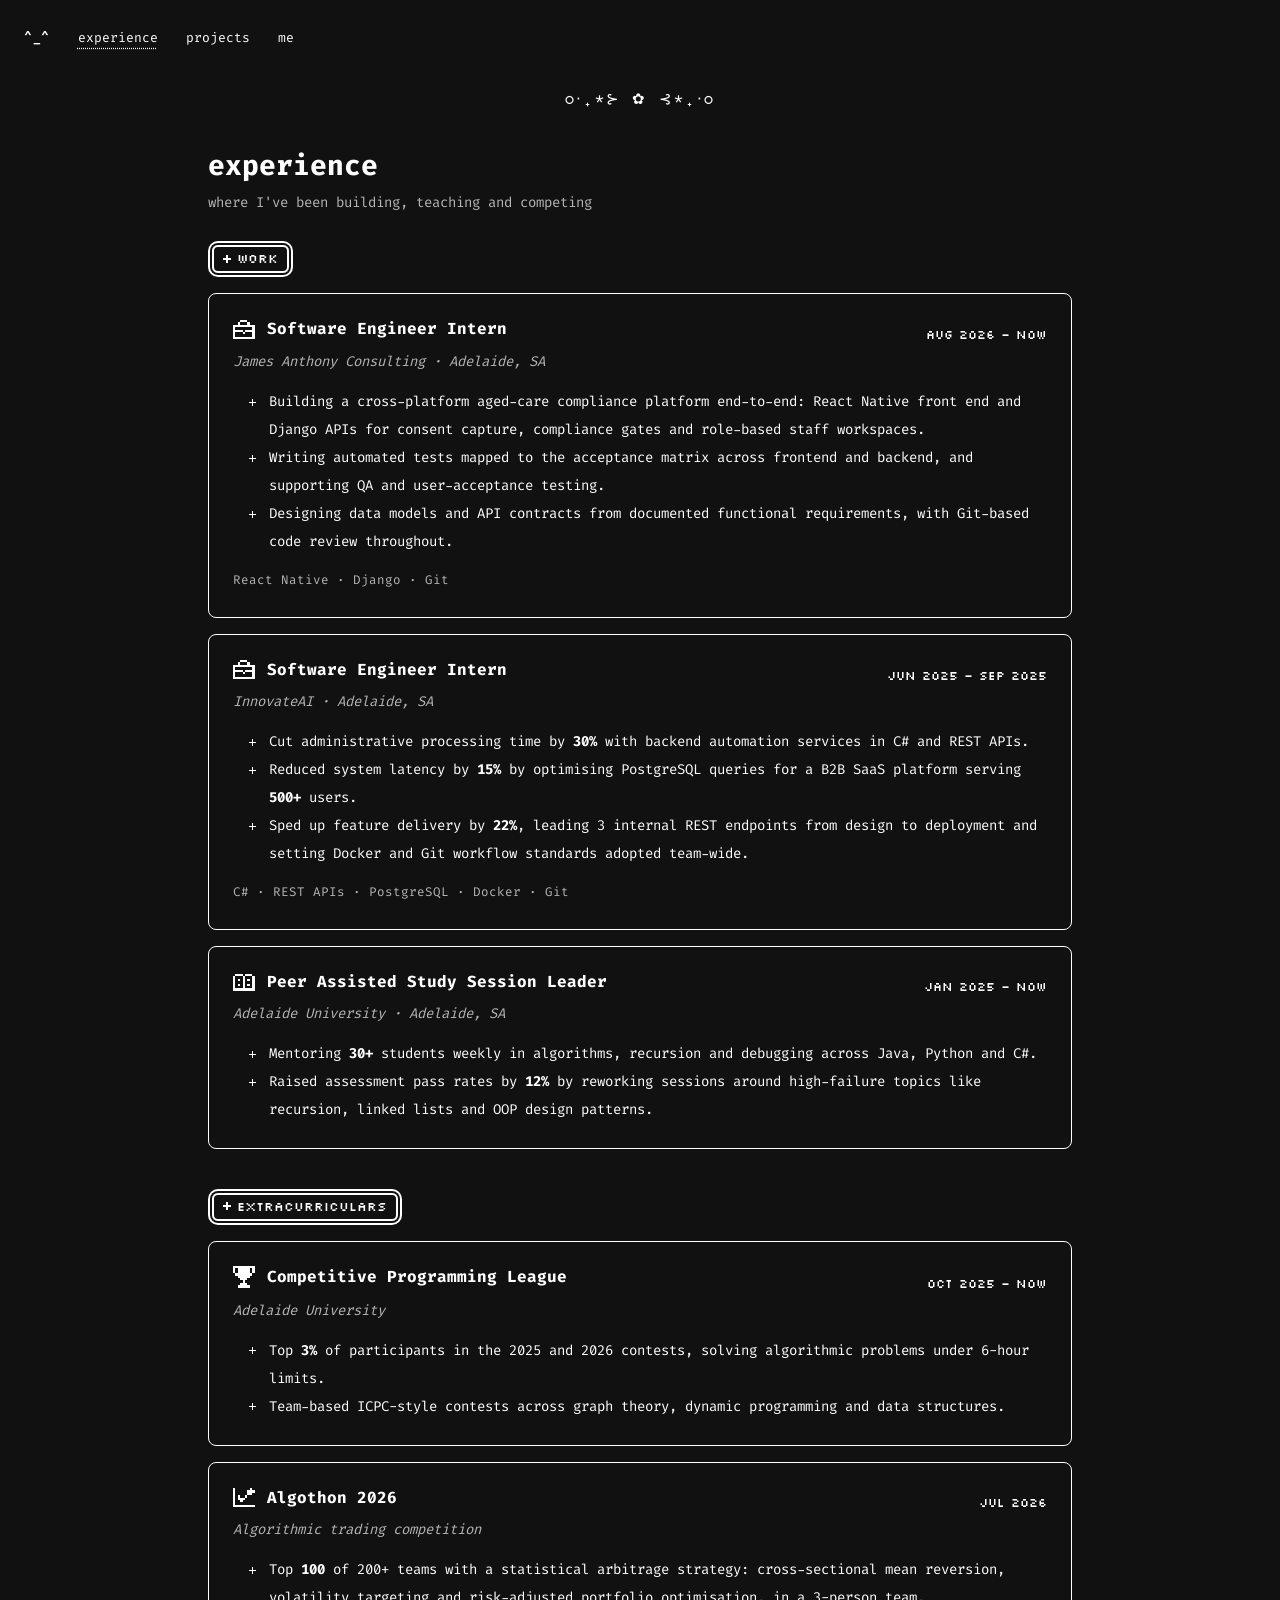
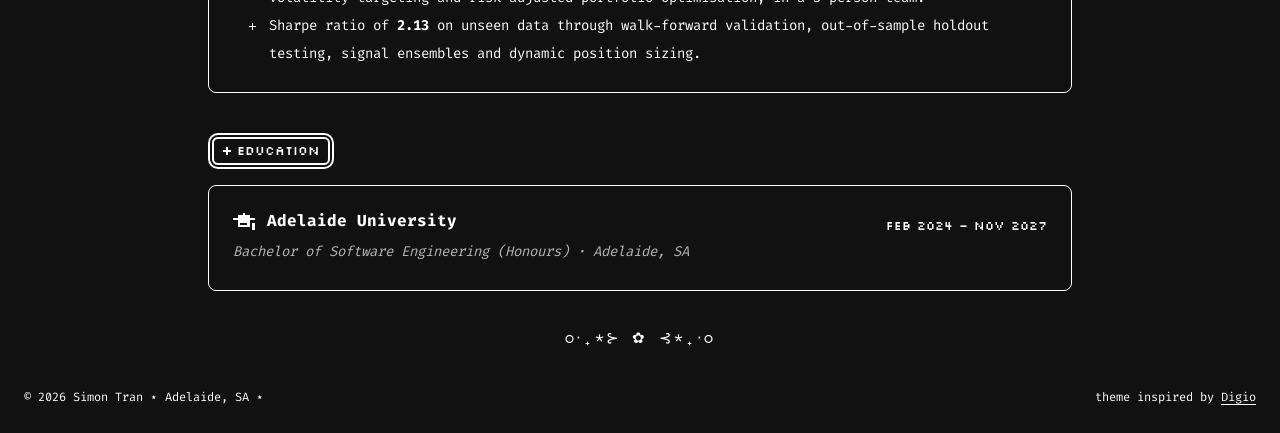
==== experience.html @ 80e5850c "feat: add experience page with work history and extracurriculars; update navigation links in index, " ====
<!DOCTYPE html>
<html lang="en">
<head>
    <meta charset="utf-8">
    <meta name="viewport" content="width=device-width, initial-scale=1.0">
    <title>experience ˚₊‧ Simon Tran</title>
    <meta name="description" content="Simon Tran's experience: software engineering internships, PASS leadership, competitive programming and education at Adelaide University.">
    <meta name="color-scheme" content="dark">
    <link href="img/favicon.svg" rel="icon" type="image/svg+xml">
    <link rel="preconnect" href="https://fonts.googleapis.com">
    <link rel="preconnect" href="https://fonts.gstatic.com" crossorigin>
    <link href="https://fonts.googleapis.com/css2?family=Fira+Code:wght@400;500;600;700&family=Silkscreen&display=swap" rel="stylesheet">
    <link href="css/style.css" rel="stylesheet">
</head>
<body>
    <a class="skip-link" href="#main">Skip to content</a>

    <header class="site-header">
        <nav aria-label="Primary">
            <ul>
                <li><a href="index.html" class="nav-home" aria-label="Home">^_^</a></li>
                <li><a href="experience.html" aria-current="page">experience</a></li>
                <li><a href="projects.html">projects</a></li>
                <li><a href="me.html">me</a></li>
            </ul>
        </nav>
    </header>

    <div class="divider" aria-hidden="true">○‧₊*⊱ ✿ ⊰*₊‧○</div>

    <main id="main" class="wrap">
        <h1 class="page-title">experience</h1>
        <p class="page-sub">where I've been building, teaching and competing</p>

        <!-- work -->
        <div class="section-head section-head--first">
            <span class="badge"><span class="px" data-px="sparkle" data-scale="1.6"></span>work</span>
        </div>

        <div class="timeline">
            <article class="card role">
                <header class="role__head">
                    <h2><span class="px" data-px="briefcase" data-scale="2.4"></span>Software Engineer Intern</h2>
                    <span class="role__date">Aug 2026 – now</span>
                </header>
                <p class="role__org">James Anthony Consulting · Adelaide, SA</p>
                <ul>
                    <li>Building a cross-platform aged-care compliance platform end-to-end: React Native front end and Django APIs for consent capture, compliance gates and role-based staff workspaces.</li>
                    <li>Writing automated tests mapped to the acceptance matrix across frontend and backend, and supporting QA and user-acceptance testing.</li>
                    <li>Designing data models and API contracts from documented functional requirements, with Git-based code review throughout.</li>
                </ul>
                <p class="meta">React Native · Django · Git</p>
            </article>

            <article class="card role">
                <header class="role__head">
                    <h2><span class="px" data-px="briefcase" data-scale="2.4"></span>Software Engineer Intern</h2>
                    <span class="role__date">Jun 2025 – Sep 2025</span>
                </header>
                <p class="role__org">InnovateAI · Adelaide, SA</p>
                <ul>
                    <li>Cut administrative processing time by <strong>30%</strong> with backend automation services in C# and REST APIs.</li>
                    <li>Reduced system latency by <strong>15%</strong> by optimising PostgreSQL queries for a B2B SaaS platform serving <strong>500+</strong> users.</li>
                    <li>Sped up feature delivery by <strong>22%</strong>, leading 3 internal REST endpoints from design to deployment and setting Docker and Git workflow standards adopted team-wide.</li>
                </ul>
                <p class="meta">C# · REST APIs · PostgreSQL · Docker · Git</p>
            </article>

            <article class="card role">
                <header class="role__head">
                    <h2><span class="px" data-px="book" data-scale="2.4"></span>Peer Assisted Study Session Leader</h2>
                    <span class="role__date">Jan 2025 – now</span>
                </header>
                <p class="role__org">Adelaide University · Adelaide, SA</p>
                <ul>
                    <li>Mentoring <strong>30+</strong> students weekly in algorithms, recursion and debugging across Java, Python and C#.</li>
                    <li>Raised assessment pass rates by <strong>12%</strong> by reworking sessions around high-failure topics like recursion, linked lists and OOP design patterns.</li>
                </ul>
            </article>
        </div>

        <!-- extracurriculars -->
        <div class="section-head">
            <span class="badge"><span class="px" data-px="sparkle" data-scale="1.6"></span>extracurriculars</span>
        </div>

        <div class="timeline">
            <article class="card role">
                <header class="role__head">
                    <h2><span class="px" data-px="trophy" data-scale="2.4"></span>Competitive Programming League</h2>
                    <span class="role__date">Oct 2025 – now</span>
                </header>
                <p class="role__org">Adelaide University</p>
                <ul>
                    <li>Top <strong>3%</strong> of participants in the 2025 and 2026 contests, solving algorithmic problems under 6-hour limits.</li>
                    <li>Team-based ICPC-style contests across graph theory, dynamic programming and data structures.</li>
                </ul>
            </article>

            <article class="card role">
                <header class="role__head">
                    <h2><span class="px" data-px="chart" data-scale="2.4"></span>Algothon 2026</h2>
                    <span class="role__date">Jul 2026</span>
                </header>
                <p class="role__org">Algorithmic trading competition</p>
                <ul>
                    <li>Top <strong>100</strong> of 200+ teams with a statistical arbitrage strategy: cross-sectional mean reversion, volatility targeting and risk-adjusted portfolio optimisation, in a 3-person team.</li>
                    <li>Sharpe ratio of <strong>2.13</strong> on unseen data through walk-forward validation, out-of-sample holdout testing, signal ensembles and dynamic position sizing.</li>
                </ul>
            </article>
        </div>

        <!-- education -->
        <div class="section-head">
            <span class="badge"><span class="px" data-px="sparkle" data-scale="1.6"></span>education</span>
        </div>

        <article class="card role">
            <header class="role__head">
                <h2><span class="px" data-px="cap" data-scale="2.4"></span>Adelaide University</h2>
                <span class="role__date">Feb 2024 – Nov 2027</span>
            </header>
            <p class="role__org">Bachelor of Software Engineering (Honours) · Adelaide, SA</p>
        </article>
    </main>

    <div class="divider" aria-hidden="true">○‧₊*⊱ ✿ ⊰*₊‧○</div>

    <footer class="site-footer">
        <span>© <span id="year">2026</span> Simon Tran ⋆ Adelaide, SA ⋆</span>
        <span>theme inspired by <a href="https://github.com/danapixels/digio-theme" target="_blank" rel="noopener">Digio</a></span>
    </footer>

    <script src="js/main.js"></script>
</body>
</html>
---- css/style.css ----
/* simontran.dev — retro pixel / ASCII theme, inspired by danapixels/digio-theme */

:root {
    --bg: #111111;
    --fg: #ffffff;
    --muted: #b5b5b5;
    --line: #ffffff;
    --dim-line: #333333;
    --accent: #f9a8d4;
    --pixel: "Silkscreen", "Fira Code", monospace;
    --sparkle: url("data:image/svg+xml,%3Csvg xmlns='http://www.w3.org/2000/svg' viewBox='0 0 5 5' shape-rendering='crispEdges'%3E%3Cpath fill='white' d='M2 0h1v5H2zM0 2h5v1H0z'/%3E%3C/svg%3E");
    --sparkle-pink: url("data:image/svg+xml,%3Csvg xmlns='http://www.w3.org/2000/svg' viewBox='0 0 5 5' shape-rendering='crispEdges'%3E%3Cpath fill='%23f9a8d4' d='M2 0h1v5H2zM0 2h5v1H0z'/%3E%3C/svg%3E");
    color-scheme: dark;
}

*, *::before, *::after { box-sizing: border-box; }

html { background: var(--bg); }

body {
    margin: 0;
    background: var(--bg);
    color: var(--fg);
    font-family: "Fira Code", ui-monospace, monospace;
    font-size: 14px;
    line-height: 2;
    -webkit-font-smoothing: antialiased;
}

::selection { background: var(--accent); color: #111; }

a { color: var(--fg); text-decoration: none; transition: color .2s ease, border-color .15s ease; }
a:hover { color: var(--accent); }
p a, li a { text-decoration: underline; text-underline-offset: 3px; }
a:focus-visible, button:focus-visible { outline: 2px solid var(--accent); outline-offset: 3px; border-radius: 4px; }

p { margin: 0 0 1rem; }
p:last-child { margin-bottom: 0; }
strong { font-weight: 700; }
h1, h2, h3 { margin: 0; line-height: 1.4; }

.skip-link { position: absolute; left: -999px; top: 8px; background: var(--fg); color: #111; padding: 4px 10px; z-index: 10; }
.skip-link:focus { left: 8px; }
.visually-hidden { position: absolute !important; width: 1px; height: 1px; overflow: hidden; clip: rect(0 0 0 0); white-space: nowrap; }

/* ---------- pixel helpers ---------- */
.px { display: inline-block; line-height: 0; vertical-align: middle; }
.px svg { display: block; shape-rendering: crispEdges; }
.pixel-title {
    font-family: var(--pixel);
    font-size: 16px;
    line-height: 1.2;
    letter-spacing: .02em;
    text-transform: lowercase;
}

/* ---------- header ---------- */
.site-header { padding: 1.5rem; }
.site-header nav ul { display: flex; flex-wrap: wrap; align-items: center; gap: .25rem 1.75rem; list-style: none; margin: 0; padding: 0; }
.site-header nav li { padding: 0; }
.site-header nav li::before { display: none; }
.site-header nav a { font-size: 13px; text-decoration: none; }
.site-header nav a[aria-current="page"] { text-decoration: underline; text-underline-offset: 6px; text-decoration-style: dotted; }
.nav-home { font-weight: 600; letter-spacing: .05em; }

/* ---------- ascii divider ---------- */
.divider {
    text-align: center;
    font-size: 15px;
    letter-spacing: .15em;
    user-select: none;
    margin: .5rem 0;
    white-space: nowrap;
}

/* ---------- layout ---------- */
.wrap { width: 100%; max-width: 56rem; margin: 0 auto; padding: 1.5rem 1rem; }
.grid-2 { display: grid; gap: 1rem; grid-template-columns: minmax(0, 1fr); }
.grid-3 { display: grid; gap: .75rem; grid-template-columns: minmax(0, 1fr); }
.stack { display: grid; gap: 1rem; }
@media (min-width: 1024px) {
    .grid-2 { grid-template-columns: repeat(2, minmax(0, 1fr)); }
    .grid-3 { grid-template-columns: repeat(3, minmax(0, 1fr)); }
}

/* ---------- cards ---------- */
.card {
    display: flex;
    flex-direction: column;
    gap: .75rem;
    border: 1px solid var(--line);
    border-radius: 8px;
    padding: 1.5rem;
    min-width: 0;
}
.card--tight { padding: 1rem; }
a.card { text-decoration: none; cursor: pointer; }
a.card:hover { border-color: var(--accent); color: var(--fg); }
a.card:hover .read-more { color: var(--accent); }

.card h3 { font-size: 14px; font-weight: 700; display: flex; align-items: center; gap: .6rem; }
.card em { color: var(--fg); }
.read-more { font-size: 13px; text-decoration: underline; text-underline-offset: 3px; align-self: flex-start; }

/* ---------- intro / portrait panel ---------- */
.portrait {
    display: grid;
    grid-template-columns: auto 1fr;
    gap: .5rem;
}
.portrait__art {
    position: relative;
    border: 3px double var(--line);
    border-radius: 2px;
    padding: 18px 14px 14px;
    display: grid;
    place-items: center;
    grid-row: span 2;
}
.portrait__art .spark { position: absolute; }
.portrait__art .spark--a { top: 5px; left: 6px; }
.portrait__art .spark--b { top: 8px; right: 7px; }
.portrait__art .spark--c { bottom: 6px; right: 10px; }
.portrait__art .spark--d { bottom: 12px; left: 8px; }
.cursor-blink { animation: blink 1.1s steps(1) infinite; }

.box {
    border: 3px double var(--line);
    border-radius: 2px;
    padding: 4px 10px;
    font-family: var(--pixel);
    font-size: 13px;
    line-height: 1.5;
    position: relative;
    min-width: 0;
}
.box__arrow { position: absolute; right: 8px; bottom: 4px; font-size: 10px; animation: blink 1.1s steps(1) infinite; }
.box dl { margin: 0; display: grid; grid-template-columns: auto 1fr; column-gap: .5rem; }
.box dt { opacity: .7; }
.box dd { margin: 0; overflow-wrap: anywhere; }

@keyframes blink { 50% { opacity: 0; } }

/* ---------- status hearts ---------- */
.hearts { display: flex; gap: 4px; }

/* ---------- hp bars ---------- */
.hp { display: grid; gap: .4rem; font-family: var(--pixel); font-size: 12px; line-height: 1; }
.hp__row { display: grid; grid-template-columns: 4.5rem 1fr 2.5rem; align-items: center; gap: .6rem; }
.hp__track { display: block; height: 12px; border: 2px solid var(--line); padding: 1px; }
.hp__fill { display: block; height: 100%; background: var(--fg); width: var(--w); transform-origin: left; animation: fill 1.2s steps(12) both; }
.hp__num { text-align: right; }
@keyframes fill { from { transform: scaleX(0); } }

/* ---------- badge ("new!" style) ---------- */
.badge {
    display: inline-flex;
    align-items: center;
    gap: .35rem;
    font-family: var(--pixel);
    font-size: 13px;
    line-height: 1;
    padding: 5px 9px 6px;
    border: 2px solid var(--line);
    border-radius: 6px;
    box-shadow: 0 0 0 2px var(--bg), 0 0 0 4px var(--line);
    margin: 4px;
}

/* ---------- section head ---------- */
.section-head { display: flex; align-items: center; justify-content: space-between; gap: 1rem; margin: 2.5rem 0 1rem; }
.section-head .see-all { font-size: 13px; text-decoration: underline; text-underline-offset: 3px; }

/* ---------- project list (section page) ---------- */
.page-title { font-size: 28px; font-weight: 700; margin-bottom: .25rem; }
.page-sub { color: var(--muted); margin-bottom: 1.5rem; }
.list { display: grid; gap: .5rem; }
.list a.card { border-color: transparent; }
.list a.card:hover { border-color: var(--accent); }
.list h2 { font-size: 18px; display: flex; align-items: center; gap: .75rem; }
.meta { font-size: 12.5px; color: var(--muted); }

/* ---------- experience ---------- */
.section-head--first { margin-top: 1rem; }
.timeline { display: grid; gap: 1rem; }
.role__head { display: flex; flex-wrap: wrap; align-items: baseline; justify-content: space-between; gap: .25rem 1rem; }
.role__head h2 { font-size: 16px; display: flex; align-items: center; gap: .75rem; }
.role__date { font-family: var(--pixel); font-size: 12px; line-height: 1.4; white-space: nowrap; }
.role__org { font-style: italic; color: var(--muted); margin: -.5rem 0 0; }
.role:hover { border-color: var(--accent); }
.role:hover .role__date { color: var(--accent); }

/* ---------- lists with sparkle bullets ---------- */
ul { list-style: none; margin: 0; padding-left: 1rem; }
ul li { position: relative; padding-left: 1.25rem; }
ul li::before {
    content: "";
    position: absolute;
    left: 0;
    top: .78em;
    width: 7px;
    height: 7px;
    background: var(--sparkle) no-repeat center / contain;
    image-rendering: pixelated;
}
ul li:hover::before { background-image: var(--sparkle-pink); }
.list ul { padding-left: 2.25rem; }

/* ---------- me page ---------- */
.me-hero { display: flex; justify-content: center; margin-bottom: 1.5rem; }
.copy-btn {
    font: inherit; font-size: 12px; color: var(--fg); background: none;
    border: 1px solid var(--line); border-radius: 4px; padding: 0 .5rem; margin-left: .5rem;
    cursor: pointer; line-height: 1.6;
}
.copy-btn:hover { border-color: var(--accent); color: var(--accent); }

/* ---------- footer ---------- */
.site-footer { padding: 1.5rem; font-size: 12px; display: flex; flex-wrap: wrap; justify-content: space-between; gap: .5rem 1.5rem; }
.site-footer a { text-decoration: underline; text-underline-offset: 3px; }

/* ---------- small screens ---------- */
@media (max-width: 520px) {
    .portrait { grid-template-columns: 1fr; }
    .portrait__art { grid-row: auto; }
    .site-header { padding: 1rem; }
    .site-header nav ul { gap: .25rem 1.1rem; }
    .divider { font-size: 13px; letter-spacing: .08em; }
}

@media (prefers-reduced-motion: reduce) {
    *, *::before, *::after { animation: none !important; transition: none !important; }
}
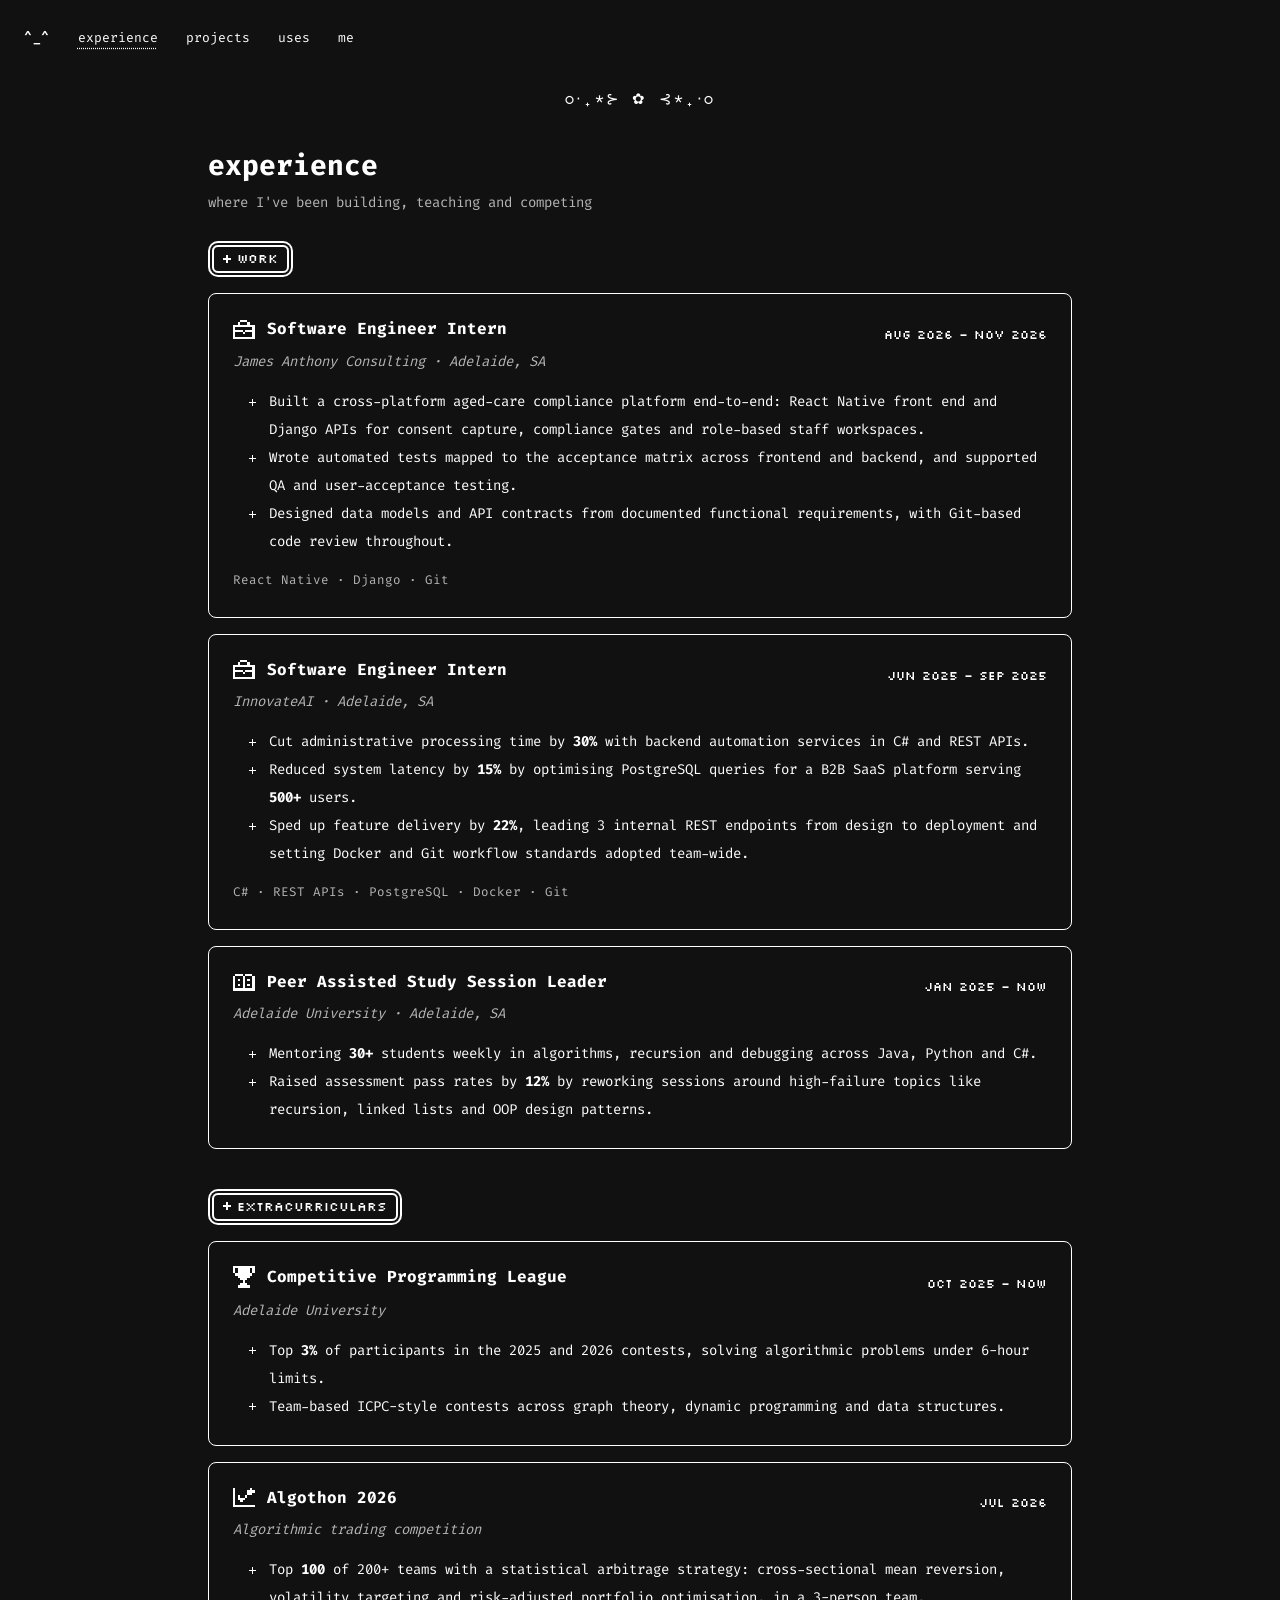
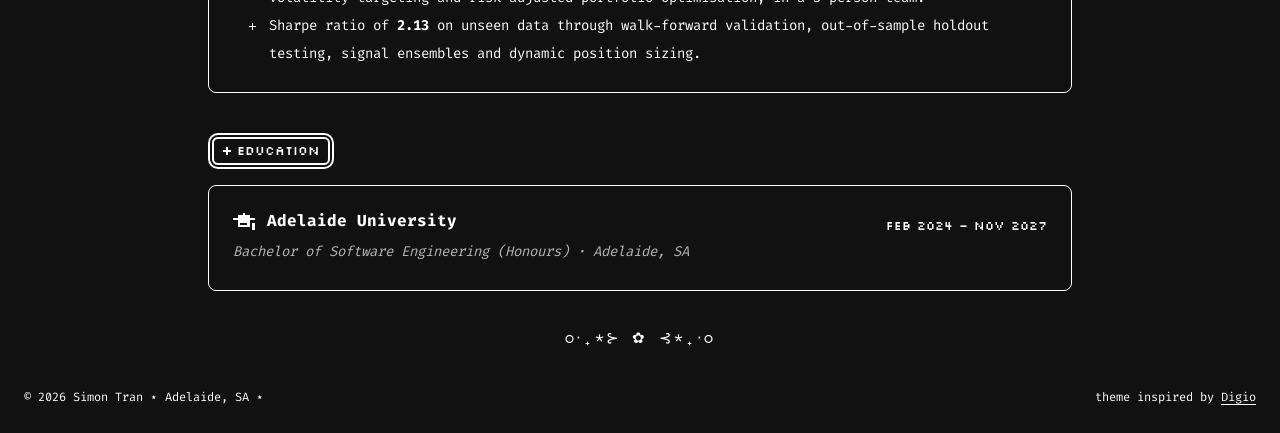
==== commit 449a3c29: "feat: add "uses" page detailing setup and tools; update navigation links across multiple pages" ====
--- a/experience.html
+++ b/experience.html
@@ -21,6 +21,7 @@
                 <li><a href="index.html" class="nav-home" aria-label="Home">^_^</a></li>
                 <li><a href="experience.html" aria-current="page">experience</a></li>
                 <li><a href="projects.html">projects</a></li>
+                <li><a href="uses.html">uses</a></li>
                 <li><a href="me.html">me</a></li>
             </ul>
         </nav>
@@ -41,13 +42,13 @@
             <article class="card role">
                 <header class="role__head">
                     <h2><span class="px" data-px="briefcase" data-scale="2.4"></span>Software Engineer Intern</h2>
-                    <span class="role__date">Aug 2026 – now</span>
+                    <span class="role__date">Aug 2026 – Nov 2026</span>
                 </header>
                 <p class="role__org">James Anthony Consulting · Adelaide, SA</p>
                 <ul>
-                    <li>Building a cross-platform aged-care compliance platform end-to-end: React Native front end and Django APIs for consent capture, compliance gates and role-based staff workspaces.</li>
-                    <li>Writing automated tests mapped to the acceptance matrix across frontend and backend, and supporting QA and user-acceptance testing.</li>
-                    <li>Designing data models and API contracts from documented functional requirements, with Git-based code review throughout.</li>
+                    <li>Built a cross-platform aged-care compliance platform end-to-end: React Native front end and Django APIs for consent capture, compliance gates and role-based staff workspaces.</li>
+                    <li>Wrote automated tests mapped to the acceptance matrix across frontend and backend, and supported QA and user-acceptance testing.</li>
+                    <li>Designed data models and API contracts from documented functional requirements, with Git-based code review throughout.</li>
                 </ul>
                 <p class="meta">React Native · Django · Git</p>
             </article>
--- a/css/style.css
+++ b/css/style.css
@@ -231,3 +231,8 @@
 @media (prefers-reduced-motion: reduce) {
     *, *::before, *::after { animation: none !important; transition: none !important; }
 }
+
+/* ---------- uses ---------- */
+.uses-head { display: flex; align-items: center; gap: .6rem; }
+.uses-head .meta { margin-right: .4rem; }
+.card li .meta { display: inline-block; min-width: 2.5rem; font-family: var(--pixel); font-size: 11px; }
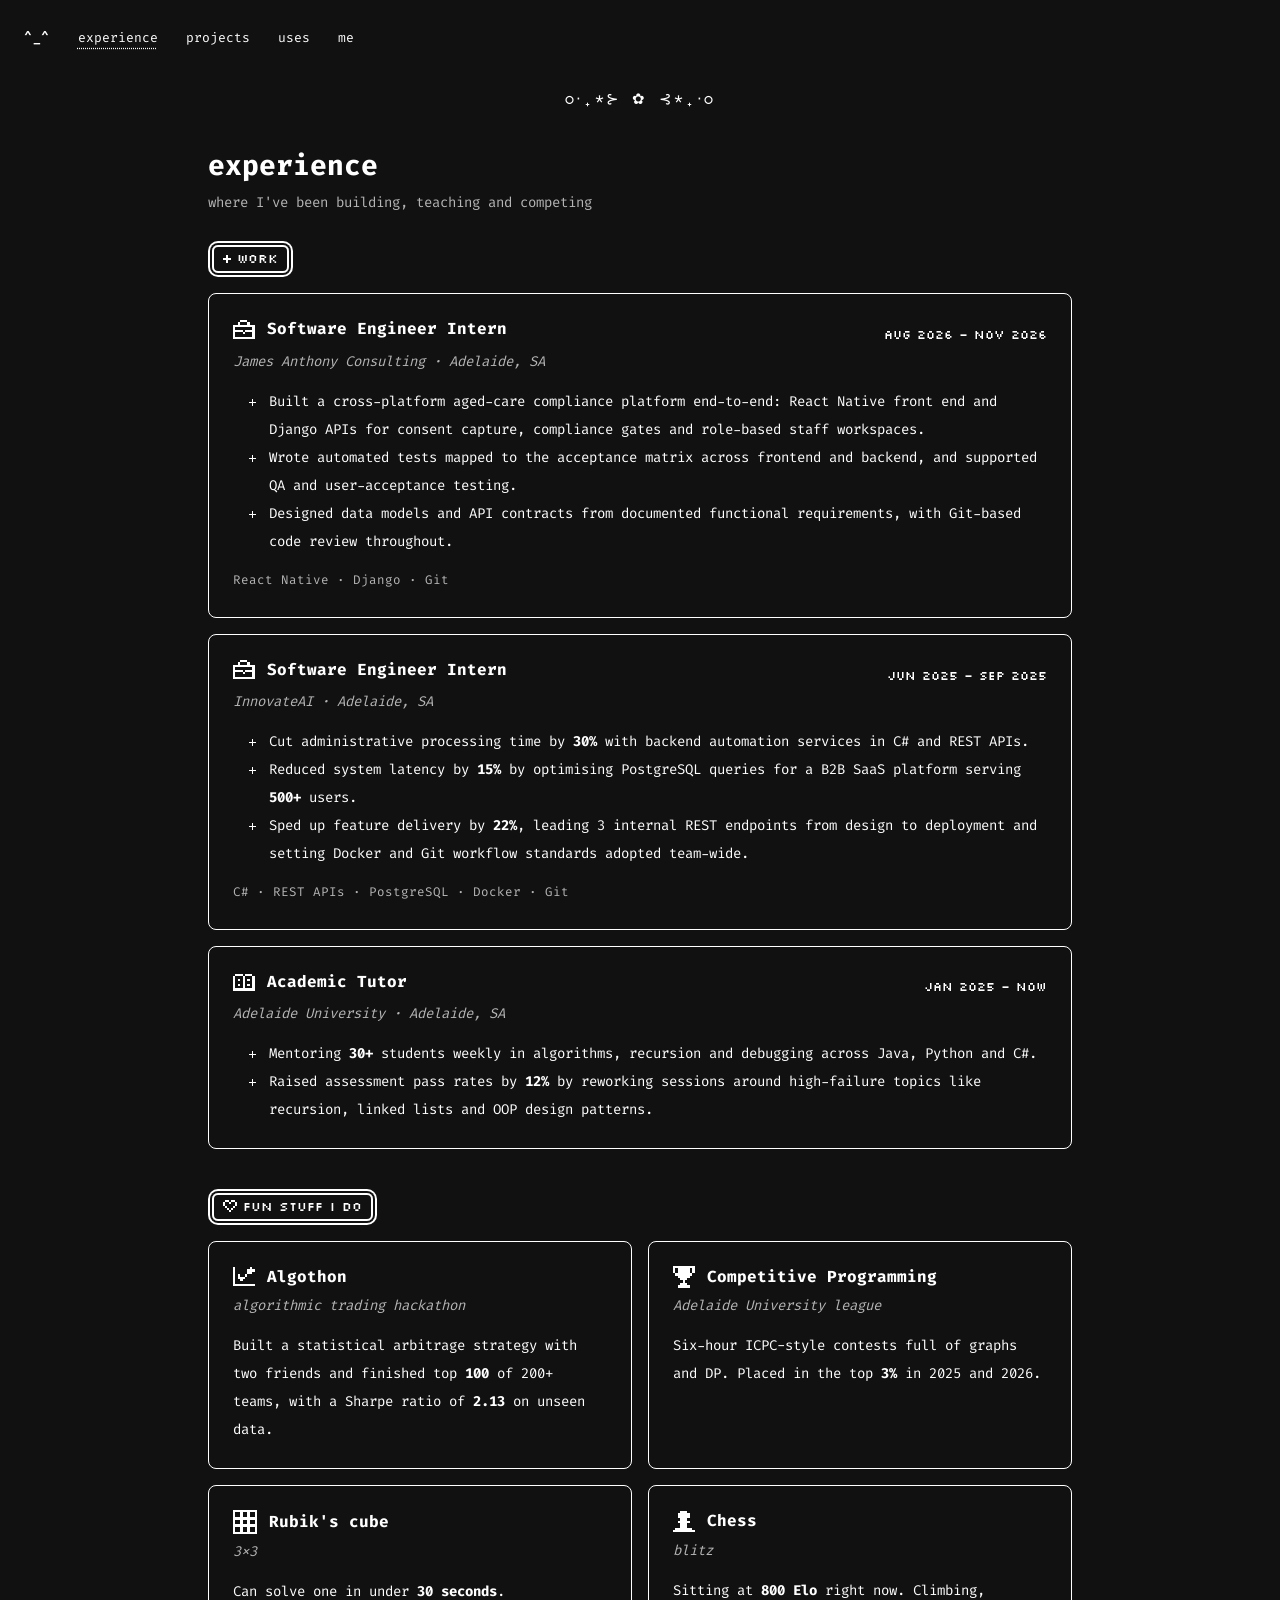
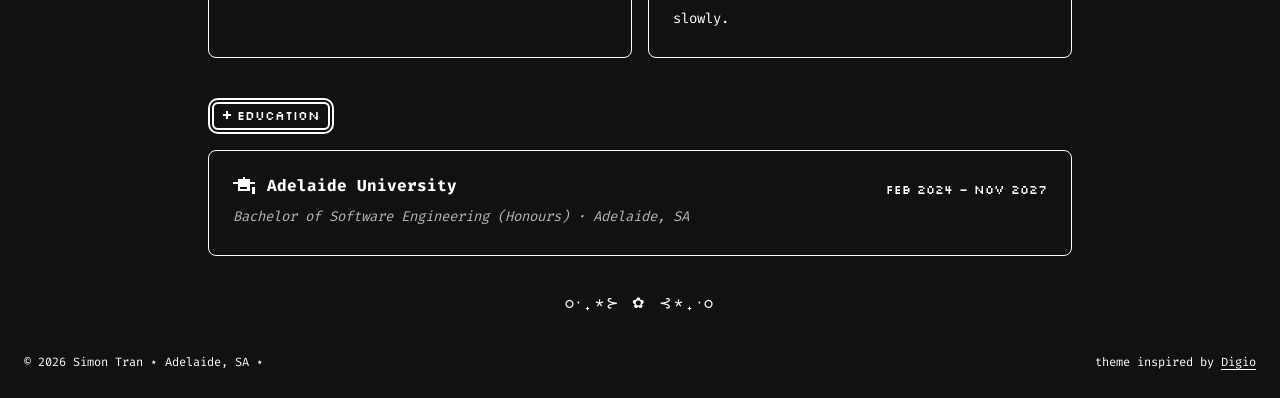
==== commit 87f6cd25: "feat: update experience section with new activities and rename role; enhance CSS for fun elements an" ====
--- a/experience.html
+++ b/experience.html
@@ -69,7 +69,7 @@
 
             <article class="card role">
                 <header class="role__head">
-                    <h2><span class="px" data-px="book" data-scale="2.4"></span>Peer Assisted Study Session Leader</h2>
+                    <h2><span class="px" data-px="book" data-scale="2.4"></span>Academic Tutor</h2>
                     <span class="role__date">Jan 2025 – now</span>
                 </header>
                 <p class="role__org">Adelaide University · Adelaide, SA</p>
@@ -80,34 +80,34 @@
             </article>
         </div>
 
-        <!-- extracurriculars -->
+        <!-- fun stuff -->
         <div class="section-head">
-            <span class="badge"><span class="px" data-px="sparkle" data-scale="1.6"></span>extracurriculars</span>
+            <span class="badge"><span class="px" data-px="heartOutline" data-scale="2"></span>fun stuff i do</span>
         </div>
 
-        <div class="timeline">
-            <article class="card role">
-                <header class="role__head">
-                    <h2><span class="px" data-px="trophy" data-scale="2.4"></span>Competitive Programming League</h2>
-                    <span class="role__date">Oct 2025 – now</span>
-                </header>
-                <p class="role__org">Adelaide University</p>
-                <ul>
-                    <li>Top <strong>3%</strong> of participants in the 2025 and 2026 contests, solving algorithmic problems under 6-hour limits.</li>
-                    <li>Team-based ICPC-style contests across graph theory, dynamic programming and data structures.</li>
-                </ul>
+        <div class="grid-2">
+            <article class="card fun">
+                <h2><span class="px" data-px="chart" data-scale="2.4"></span>Algothon</h2>
+                <p class="role__org">algorithmic trading hackathon</p>
+                <p>Built a statistical arbitrage strategy with two friends and finished top <strong>100</strong> of 200+ teams, with a Sharpe ratio of <strong>2.13</strong> on unseen data.</p>
             </article>
 
-            <article class="card role">
-                <header class="role__head">
-                    <h2><span class="px" data-px="chart" data-scale="2.4"></span>Algothon 2026</h2>
-                    <span class="role__date">Jul 2026</span>
-                </header>
-                <p class="role__org">Algorithmic trading competition</p>
-                <ul>
-                    <li>Top <strong>100</strong> of 200+ teams with a statistical arbitrage strategy: cross-sectional mean reversion, volatility targeting and risk-adjusted portfolio optimisation, in a 3-person team.</li>
-                    <li>Sharpe ratio of <strong>2.13</strong> on unseen data through walk-forward validation, out-of-sample holdout testing, signal ensembles and dynamic position sizing.</li>
-                </ul>
+            <article class="card fun">
+                <h2><span class="px" data-px="trophy" data-scale="2.4"></span>Competitive Programming</h2>
+                <p class="role__org">Adelaide University league</p>
+                <p>Six-hour ICPC-style contests full of graphs and DP. Placed in the top <strong>3%</strong> in 2025 and 2026.</p>
+            </article>
+
+            <article class="card fun">
+                <h2><span class="px" data-px="cube" data-scale="2.4"></span>Rubik's cube</h2>
+                <p class="role__org">3x3</p>
+                <p>Can solve one in under <strong>30 seconds</strong>.</p>
+            </article>
+
+            <article class="card fun">
+                <h2><span class="px" data-px="pawn" data-scale="2.4"></span>Chess</h2>
+                <p class="role__org">blitz</p>
+                <p>Sitting at <strong>800 Elo</strong> right now. Climbing, slowly.</p>
             </article>
         </div>
 
--- a/css/style.css
+++ b/css/style.css
@@ -236,3 +236,11 @@
 .uses-head { display: flex; align-items: center; gap: .6rem; }
 .uses-head .meta { margin-right: .4rem; }
 .card li .meta { display: inline-block; min-width: 2.5rem; font-family: var(--pixel); font-size: 11px; }
+
+/* ---------- fun stuff ---------- */
+.fun h2 { font-size: 16px; display: flex; align-items: center; gap: .75rem; }
+.fun:hover { border-color: var(--accent); }
+
+/* ---------- sticky footer: pin to the bottom of short pages ---------- */
+body { display: flex; flex-direction: column; min-height: 100vh; min-height: 100dvh; }
+body > main { flex: 1 0 auto; }
